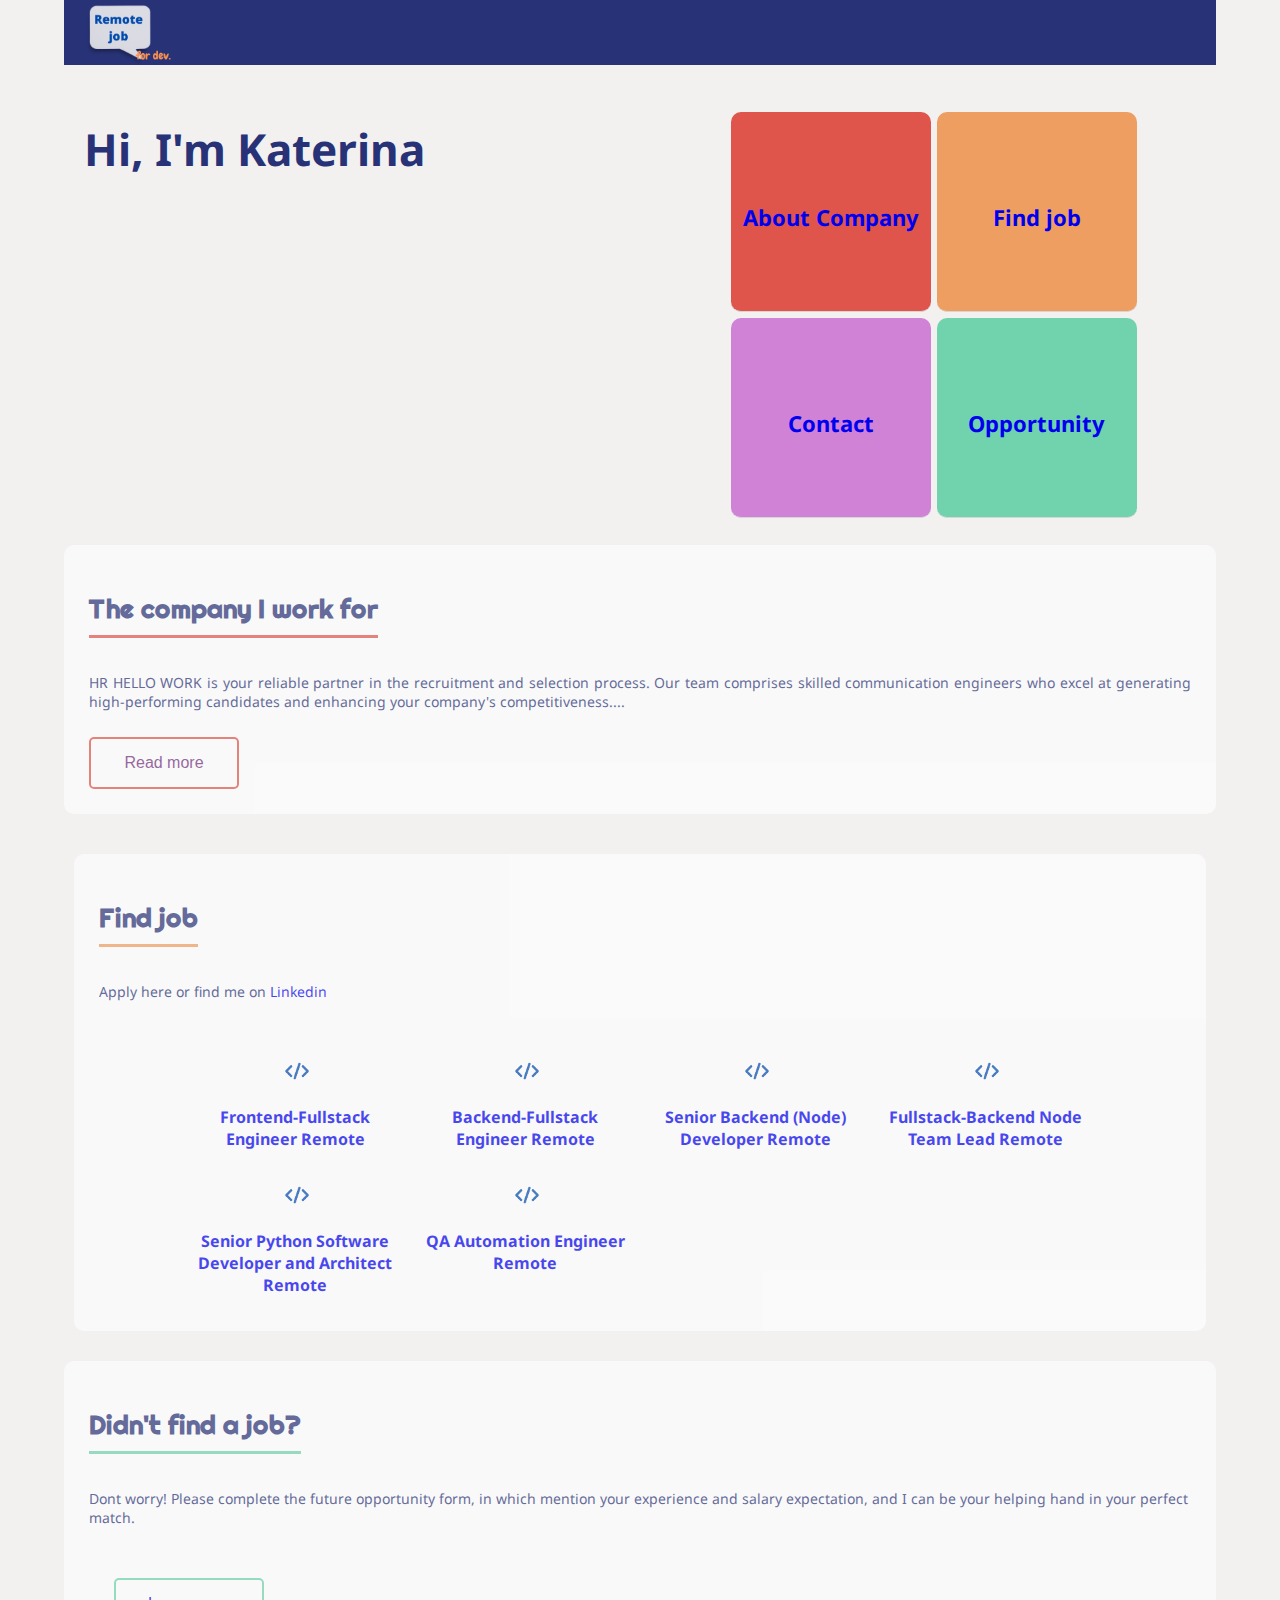
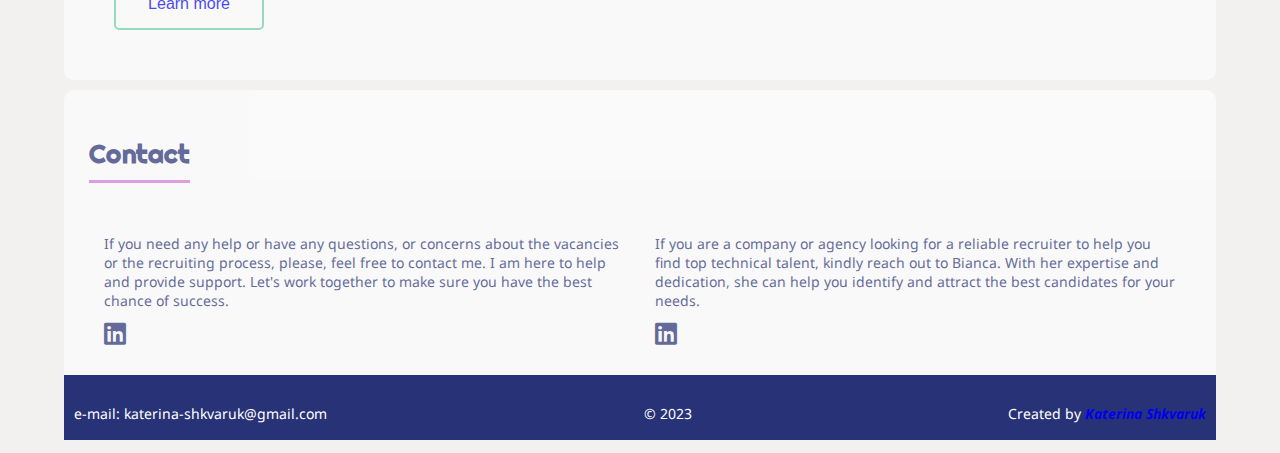
==== index.html @ fe092455 "add files" ====
<html lang="en">
  <head>
    <meta charset="UTF-8" />
    <meta http-equiv="X-UA-Compatible" content="IE=edge" />
    <meta name="viewport" content="width=device-width, initial-scale=1.0" />
    <title>Home</title>
    <link
      rel="stylesheet"
      type="text/css"
      href="https://cdnjs.cloudflare.com/ajax/libs/font-awesome/6.4.0/css/all.min.css"
    />
    <script src="../Blog with vacancies/js/typed.min.js"></script>
    <link
      rel="stylesheet"
      href="css/style.css"
      id="theme"
    />
    <link rel="preconnect" href="https://fonts.googleapis.com" />
    <link rel="preconnect" href="https://fonts.gstatic.com" crossorigin />
    <link
      href="https://fonts.googleapis.com/css2?family=Noto+Sans&display=swap"
      rel="stylesheet"
    />
    <link
      href="https://fonts.googleapis.com/css2?family=Righteous&display=swap"
      rel="stylesheet"
    />
  </head>
  <body>
    <header>
      <div class="header_logo">
        <img src="IMG/Remote job_2.png" alt="" />
      </div>
    </header>

    <!--MAIN PART-->
    <main>
      <div class="main_welcome">
        <div id="left_side">
          <!--LEFT SIDE-->
          <!----START WELCOME-SECTION -->
          <div class="welcome-section">
            <h1>Hi, I'm Katerina</h1>
            <p><span class="typed"></span></p>

            <script>
              var typed = new Typed(".typed", {
                // Waits 1000ms after typing "First"
                strings: [
                  "a creative IT Sourcer who is always looking for ways to find new candidates.",
                ],
                typeSpeed: 60,
                backSpeed: 40,
                loop: true,
              });
            </script>
          </div>
        </div>
        <!--END WELCOME-SECTION-->
        <!--RIGHT SIDE-->
        <div id="right_side">
          <div class="menu">
            <div id="one" class="block">
              <a href="#about-part"> About Company</a>
            </div>
            <div id="two" class="block"><a href="#job-part"> Find job</a></div>
            <div id="three" class="block">
              <a href="#contact-part">Contact</a>
            </div>
            <div id="four" class="block">
              <a href="#opportunity-part">Opportunity</a>
            </div>
            <!--END RIGHT SIDE-->
          </div>
        </div>
      </div>
      <!--START COMPANY SECTION-->
      <div id="about-part" class="wrapper">
        <section class="about">
          <h2>The company I work for</h2>
          <p>
            HR HELLO WORK is your reliable partner in the recruitment and
            selection process. Our team comprises skilled communication
            engineers who excel at generating high-performing candidates and
            enhancing your company's competitiveness.<span id="dots">...</span
            ><span id="more"
              >We leverage effective communication strategies to bring your
              "employee brand" to life, creating a positive and unique image of
              your company that sets you apart from other recruitment ads. With
              our support, the image of your company will be a decisive factor
              for top talent when choosing their next career move.
            </span>
          </p>
          <button id="btn" onclick="readMore()">Read more</button>
        </section>
      </div>
      <!--END COMPANY SECTION-->

      <!--START FIND JOB SECTION-->

      <div class="wrapper">
        <section class="job">
          <h2>Find job</h2>
          <p>
            Apply here or find me on<a
              href="https://www.linkedin.com/in/kateryna-shkvaruk/"
            >
              <span>Linkedin</span>
            </a>
          </p>
          <div class="block-jobs">
            <!--START FRONTEND-FULLSTACK JOB-->
            <div class="remote-job" id="job-part">
              <img
                src="IMG/code.png"
                alt="Frontend-Fullstack Engineer-Remote"
              />
              <h4>
                <a
                  href="html/Frontend-Fullstack Engineer-Remote.html"
                  target="_blank"
                  >Frontend-Fullstack Engineer Remote</a
                >
              </h4>
             
            </div>
            <!--END FRONTEND-FULLSTACK JOB-->
            <!--START BACKEND-FULLSTACK JOB-->
            <div class="remote-job">
              <img
                src="IMG/code.png"
                alt=" Backend-Fullstack Engineer Remote"
              />
              <h4>
                <a
                  href="html/Backend-Fullstack Engineer Remote.html"
                  target="_blank"
                  >Backend-Fullstack Engineer Remote</a
                >
              </h4>
            </div>

            <!--END BACKEND-FULLSTACK JOB-->
            <!--START SENIOR BACKEND NODE DEVELOPER ROLE-->
            <div class="remote-job">
              <img
                src="IMG/code.png"
                alt="Senior Backend (Node) Developer Remote"
              />
              <h4>
                <a
                  href="html/Senior Backend (Node) Developer Remote.html"
                  target="_blank"
                  >Senior Backend (Node) Developer Remote</a
                >
              </h4>
            </div>
            <!--END SENIOR BACKEND NODE DEVELOPER ROLE-->
            <!--START FULLSTACK NODE  TEAM LEAD DEVELOPER ROLE-->
            <div class="remote-job">
              <img
                src="IMG/code.png"
                alt="Fullstack-Backend Node Team Lead- Remote"
              />
              <h4>
                <a
                  href="html/Fullstack-Backend Node Team Lead- Remote.html"
                  target="_blank"
                  >Fullstack-Backend Node Team Lead Remote</a
                >
              </h4>
            </div>
            <!--END FULLSTACK NODE  TEAM LEAD DEVELOPER ROLE-->
            <!--PHYTON DEVELOPER JOB-->
            <div class="remote-job">
              <img
                src="IMG/code.png"
                alt="Senior Python Software Developer and Architect Remote"
              />
              <h4>
                <a
                  href="html/Senior Python Software Developer and Architect Remote.html"
                  target="_blank"
                  >Senior Python Software Developer and Architect Remote</a
                >
              </h4>
            </div>
            <div class="remote-job">
              <img
                src="IMG/code.png"
                alt="QA Automation Engineer - Remote"
              />
              <h4>
                <a
                  href="html/QA Automation Engineer - Remote.html"
                  >QA Automation Engineer Remote</a
                >
              </h4>
            </div>
          </div>
        </section>
      </div>

      <!--START OPPORTUNITY SECTION-->
      <div id="opportunity-part" class="wrapper">
        <section class="opportunity">
          <h2>Didn't find a job?</h2>
          <p>
            Dont worry! Please complete the future opportunity form, in which
            mention your experience and salary expectation, and I can be your
            helping hand in your perfect match.
          </p>

          <div class="container">
            <!-- <form method="post" id="formvalue" onsubmit="submitForm(); return false;">
                        <fieldset>
                          <legend>Future opportunity</legend>
                          <div class="dws-input">
                            <label for="name">Full name</label>
                            <input type="text" name="name" required>
                          </div>
                          <div class="dws-input">
                            <label for="linkedin">Linkedin profile</label>
                            <input type="url" name="linkedin" required>
                          </div>
                          <div class="dws-input">
                            <label for="email">Email</label>
                            <input type="email" name="email" required>
                          </div>
                          <div class="dws-input">
                            <label for="nationality">Nationality and current country</label>
                            <input type="text" name="nationality" required>
                          </div>
                          <div class="dws-input">
                            <label for="core_skills">Core skills</label>
                            <input type="text" name="skills" required>
                          </div>
                          <div class="dws-input">
                            <label for="years">Years of professional experience <br> and salary expectations - if desired</label>
                            <input type="text" name="years"required>
                          </div>
                          <br>
                          <div class="dws-submit">
                            <input type="submit" value="Send">
                          </div>
                        </fieldset>
                      </form>
         
        -->
            <!--END OF THE FORM-->
            <button id="btn">
              <a
                href="https://docs.google.com/forms/d/e/1FAIpQLSfbuI3Fm0JdKvudyCPGYef_z2lBEqLD00TXI9EY2gSZxF5IXg/viewform?vc=0&amp;c=0&amp;w=1&amp;flr=0"
                target="_blank"
                >Learn more</a
              >
            </button>
          </div>
        </section>
      </div>

      <!--END OPPORTUNITY SECTION-->

      <!--START CONTACT SECTION-->
      <div id="contact-part" class="wrapper">
        <section class="contact">
          <h2>Contact</h2>
          <div class="wrapp">
            <div class="block-contact_1">
              <div class="contact-text">
                <p>
                  If you need any help or have any questions, or concerns about
                  the vacancies or the recruiting process, please, feel free to
                  contact me. I am here to help and provide support. Let's work
                  together to make sure you have the best chance of success.
                </p>
              </div>
              <div class="social">
                <a
                  class="social_icon_linkedin"
                  href="https://www.linkedin.com/in/kateryna-shkvaruk/"
                >
                  <i class="fa-brands fa-linkedin fa-sm"></i>
                </a>
              </div>
            </div>
            <div class="block-contact_2">
              <div class="contact-text">
                <p>
                  If you are a company or agency looking for a reliable
                  recruiter to help you find top technical talent, kindly reach
                  out to Bianca. With her expertise and dedication, she can help
                  you identify and attract the best candidates for your needs.
                </p>
              </div>
              <div class="social">
                <a class="social_icon_linkedin" href="https://www.linkedin.com/in/bianca-gale-2748a1226">
                  <i class="fa-brands fa-linkedin fa-sm"></i>
                </a>
              </div>
            </div>
          </div>
        </section>
      </div>

      <!--END CONTACT SECTION-->
    </main>
    <!--START FOOTER-->
    <footer>
      <div class="footer-box">
        <p>e-mail: katerina-shkvaruk@gmail.com</p>
        <p>© 2023</p>
        <p>
          Created by
          <b
            ><i>
              <a href="https://www.linkedin.com/in/kateryna-shkvaruk/"
                >Katerina Shkvaruk</a
              ></i
            ></b
          >
        </p>
      </div>
    </footer>
    <!--END FOOTER-->
  </body>

  <script async src="../Blog with vacancies/js/script.js"></script>
</html>
---- css/style.css ----
*{
      text-decoration: none;
      box-sizing: border-box;
    }
   
    body{
      margin:0;
      padding:0;
      box-sizing: border-box;
      font-family: 'Noto Sans', sans-serif;
      color: #283377;
      display: inline;
      float: left;
      width: 100%;
      background-color: #f3f0f0;

     
}
    body::selection{
      background-color: #283377;
      color: #fff;


    }
    header{
      width: 90%;
      height: 65px;
      margin: 0 auto;
      background-color:#283377;
      display: flex;
      
    }
    img{
     width: 70%;
     margin-left: 2%;
     position: relative;
     bottom: 5px;
    }
  main{
      display: flex;
      flex-direction: column;
      justify-content: center;
      width: 100%;
    }
  
    .main_welcome{
        display: flex;
        flex-direction: row;
        margin: 0 auto;
        padding: 25px 0 25px 20px;
         width: 90%;
    }
   
   .welcome-section p{
      color: #fff;
      font-size: 26px;
      font-weight: bold;
    }
    .welcome-section h1{
      color:#283377;
      font-size: 44px;
    }
#left_side{
    display: block;
    width: 50%;
    height: 400px;
    padding-right: 10px;
}
#right_side{
    display: block;
    width: 50%;
}
    .menu{
      
        display: flex;
        flex-wrap: wrap;
        justify-content: center;
        gap: 2px;
        margin:auto;
       font-size: 24px;
    }
    .block{
      position: relative;
        width: 250px;
        height: 250px;
        margin: 2px;
        padding: 5px;
        font-weight: bold;
        text-align: center;
        line-height: 250px;
        border-radius: 5%;
        transform-style: preserve-3d;
        transition: 0.25s ease;
    }
    .block:hover{
        cursor: pointer;
        padding: 20px;
    }
    #one{
        background: rgb(223, 85, 75);
    }
    #two{
        background: rgb(238, 158, 97);
    }
    #three{
        background: rgb(208, 130, 214);
    }
    #four{
        background: rgb(112, 211, 173);
    }
    .wrapper{
      width: 90%;
      margin: 0 auto;
    }
    .about{
    
      position: relative;
    padding: 25px;
   background: rgba(255, 255, 255, 0.893);
border-radius: 10px;
opacity: 0.7;

    }
     h2{
      font-family: 'Righteous', cursive;
      font-size: 26px;
    }
    .about h2{
      display: inline-block;
      border-bottom: 3px solid rgb(223, 85, 75);
      padding-bottom: 10px;
    }
    p{
      font-size: 14px;
      min-height: 50px;
      overflow: hidden;
    }
  #more{
    display: none;
  }
  button{
    width: 150px;
    padding: 15px;
    border: rgb(223, 85, 75) 2px solid;
    color:#702f7d;
    border-radius: 5px;
    font-size: 16px;
    background: transparent;
    transition: 0.3s;
    cursor: pointer;
    user-select: none;
  }
  .container{
    width: 25%;
    padding: 25px;
    border-radius: 10px;
    font-size: 14px;
    font-weight: bold;
  }
  /* legend{
    font-size: 20px;
    font-weight: bold;
    border-bottom: 3px solid rgb(112, 211, 173);
  } */
  /* #dws-input{
    display: block;
    margin: 10px;
    
  } */
/*  

  .dws-input input{
    display: block;
    width: 300px;
    height: 40px;
    font-size: 16px;
    border-radius: 10px;
    margin: 10px;
    padding-left: 10px;
  
  } */
  /* .dws-input input:hover{
    border: 3px solid #283377;
    
  } */
  
  /* .dws-submit input{
    width: 100px;

    font-size: 16px;

    cursor: pointer;
    margin-left:10px;
    padding: 10px;
    border: rgb(112, 211, 173) 2px solid;
    color:#283377;
    border-radius: 5px;
    background: transparent;
    transition: 0.3s;
    cursor: pointer;
    user-select: none;
  } */
  /* .dws-submit input:hover{
    border:rgb(112, 211, 173) 4px solid;
  }
  */
  /* button#btn_1{
    border: rgb(112, 211, 173) 2px solid;
  }  */
   
 .opportunity{

  position: relative;

  margin-top: 10px;

  padding: 25px;
  background: rgba(255, 255, 255, 0.893);
border-radius: 10px;
opacity: 0.7;
 }  
 .opportunity h2{
  display: inline-block;
 border-bottom: 3px solid rgb(112, 211, 173);
 padding-bottom: 10px;
 }
 .container button{
  border: 2px solid rgb(112, 211, 173);
 }
 .contact{

  position: relative;
  margin-top: 10px;

  padding: 25px;

background: rgba(255, 255, 255, 0.893);
border-radius: 10px 10px 0 0;
opacity: 0.7;
}
.contact h2{
 display: inline-block;
 border-bottom: 3px solid rgb(208, 130, 214);;
 padding-bottom: 10px;
}
.wrapp{
  display: flex;
  justify-content: space-between;
}

.block-contact_1,.block-contact_2{
 padding: 15px;
 width: 50%;
}

.fa-sm{
  font-size: 25px;
  margin-top: 10px;
  color: #283377;
 
}

.job{

  margin: 0 auto;
  position: relative;
  margin-top: 10px;

  padding: 25px;

background: rgba(255, 255, 255, 0.893);
border-radius: 10px;
opacity: 0.7;

}
.job h2{
  display: inline-block;
  border-bottom: 3px solid  rgb(238, 158, 97);
  padding-bottom: 10px;
}
.job span:hover{
  border-bottom: 3px solid;
}
.block-jobs{
 

 text-align: center;
  display: grid;
 grid-template-columns: 220px 220px 220px 220px;
 justify-content: center;
 grid-column-gap: 10px;
}
.remote-job{
  border: #283377 1px solid rgb(238, 158, 97);
  border-radius: 10px;
  margin-bottom: 10px;
  cursor: pointer;

}
.remote-job:hover{
  border: 3px solid #283377;
  box-shadow: #29347cc2;
}


footer{
  width: 90%;
  height: 65px;
 margin: 0 auto;
 text-align: center;
 line-height: 50px;
 background-color: #283377;
 color: #fff;
}
footer a:visited{
  color:gray;
}
.footer-box{
  display: flex;
  justify-content: space-between;
  position: relative;

  padding: 0 10px 0 10px;
 
}




@media (max-width: 767px) {
  /* Головна секція */
  .main_welcome {
    display: grid;
    grid-template-columns: 1fr;
    grid-template-rows: auto auto;
    gap: 20px;
    margin: 0 10px;
  }
  #left_side {
    grid-row: 2;
    
  }
  /* Навігаційне меню */
  .menu {
    display: grid;
    grid-template-columns: 1fr 1fr;
    justify-items: center;
    gap: 5px;
    margin-top: 20px;
  }
  .block {
    margin-top: 1rem;
    margin-left: 10px;
    border-bottom: 1px solid #d6d6d6;
    text-align: center;
    width: 150px;
    height: 150px;
    font-size: 14px;
   line-height: 150px;
  }

 
  /* Секція "Про компанію" */
  .about {
    text-align: justify;
    margin-bottom: 20px;
  }
  /* Секція "Знайди роботу" */
  .job {
    text-align: center;
    margin: 20px 10px;
  }
  .block-jobs {
    display: grid;
    grid-template-columns: 1fr;
    gap: 10px;
    margin-top: 10px;
  }
  .remote-job {
    display: grid;
    grid-template-columns: auto 1fr;
    grid-template-rows: auto auto;
    gap: 5px;
    align-items: center;
    padding: 10px;
    border: 1px solid rgba(0, 0, 0, 0.2);
  }
  .remote-job img {
    width: 60px;
    height: 60px;
  }
  .remote-job h4 {
    margin: 0;
  }
}


@media screen and (min-width: 768px) and (max-width:1023px) {
  
  /* Головна секція */
  .main_welcome {
    display: flex;
    flex-direction: row;
    gap: 2px;
    margin: 0 auto;
  }
  /* Навігаційне меню */
  .menu {
    display: flex;
   flex-direction: row;
    justify-items: center;
 margin-top: 20px;
  }
  .block {
    border-bottom: 1px solid #d6d6d6;
    text-align: center;
    width: 150px;
    height: 150px;
    font-size: 16px;
   line-height: 150px;
  }

 
  
  /* Секція "Про компанію" */
  .about {
  text-align: justify;
  margin-bottom: 20px;
  }
  
  /* Секція "Знайди роботу" */
  .job {
  /* text-align: center; */
  margin: 20px 10px;
  }
  .block-jobs {
  display: grid;
  grid-template-columns: repeat(3, 1fr);
  gap: 10px;
  margin-top: 10px;
  }
  .remote-job {
  display: grid;
  grid-template-columns: auto 1fr;
  grid-template-rows: auto auto;
  gap: 5px;
  align-items: center;
  padding: 10px;
  border: 1px solid rgba(0, 0, 0, 0.2);
  }
  .remote-job img {
  width: 60px;
  height: 60px;
  }
  .remote-job h4 {
  margin: 0;
  }
}

@media screen and (min-width: 1024px) {
  .main_welcome {
    display: flex;
    flex-direction: row;
    gap: 2px;
    margin: 0 auto;
  }
  /* Навігаційне меню */
  .menu {
    display: flex;
   flex-direction: row;
    justify-items: center;
 margin-top: 20px;
  }
  .block {
    border-bottom: 1px solid #d6d6d6;
    text-align: center;
    width: 200px;
    height: 200px;
    font-size: 22px;
   line-height: 200px;
  }

 
  
  /* Секція "Про компанію" */
  .about {
  text-align: justify;
  margin-bottom: 20px;
  }
  
  /* Секція "Знайди роботу" */
  .job {
  margin: 20px 10px;
  }
  .block-jobs {
  display: grid;
  grid-template-columns: repeat(3);
  gap: 10px;
  margin-top: 10px;
  }
  .remote-job img {
  width: 60px;
  height: 60px;
  }
  .remote-job h4 {
  margin: 0;
  }
}

@media screen and (min-width:1440px) {
      
  .menu{
    max-width: 520px;
  
}
.remote-job{
  width: 100%;
}
.block-jobs {
  grid-template-columns: repeat(3, 1fr);
}
}
@media screen and (min-width:1394px){
  .main_welcome {
    display: flex;
    flex-direction: row;
    gap: 2px;
    margin: 0 auto;
  }
  /* Навігаційне меню */
  .menu {
    display: flex;
   flex-direction: row;
    justify-items: center;
 margin-top: 20px;
  }
  .block {
    border-bottom: 1px solid #d6d6d6;
    text-align: center;
    width: 250px;
    height: 250px;
    font-size: 22px;
   line-height: 250px;
  }

 
  
  /* Секція "Про компанію" */
  .about {
  text-align: justify;
  margin-bottom: 20px;
  }
  
  /* Секція "Знайди роботу" */
  .job {
  margin: 20px 10px;
  }
  .block-jobs {
  display: grid;
  grid-template-columns: repeat(4);
  gap: 10px;
  margin-top: 10px;
  }
  .remote-job img {
  width: 60px;
  height: 60px;
  }
  .remote-job h4 {
  margin: 0;
  }
  
}
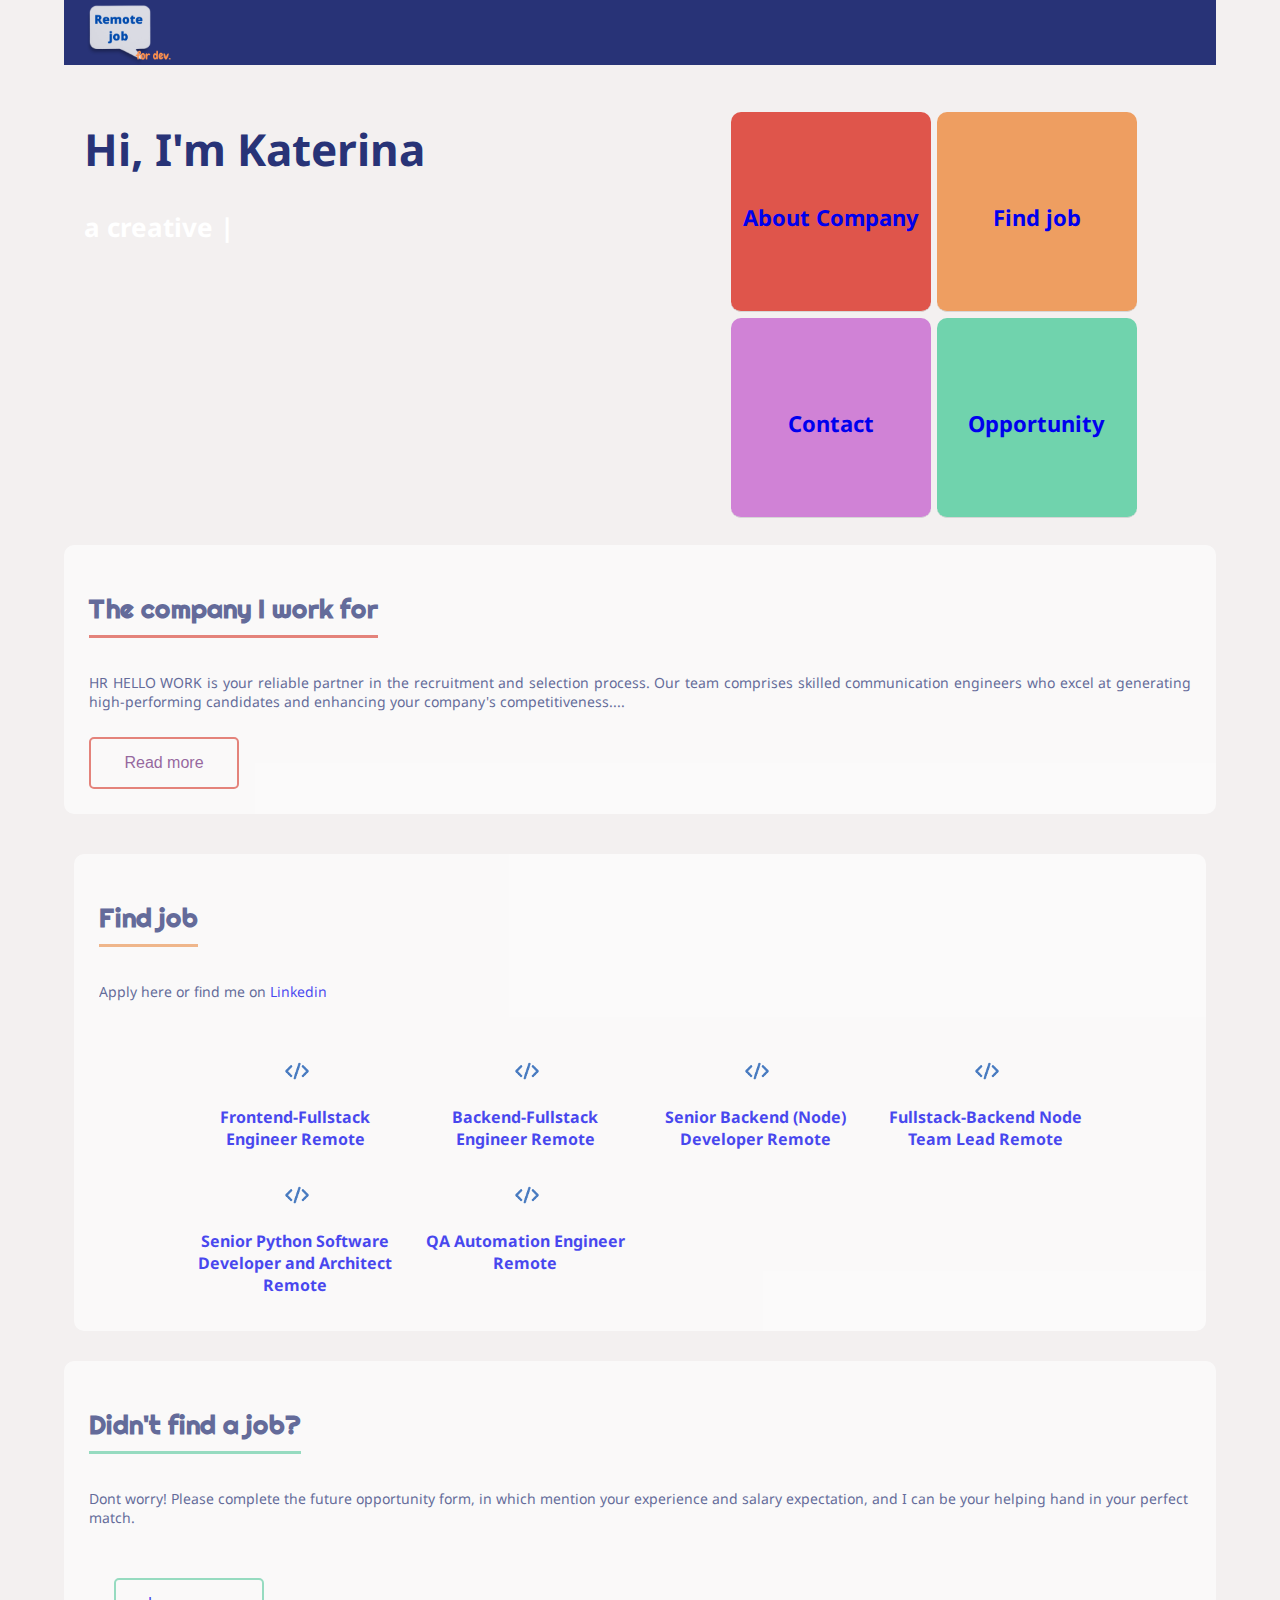
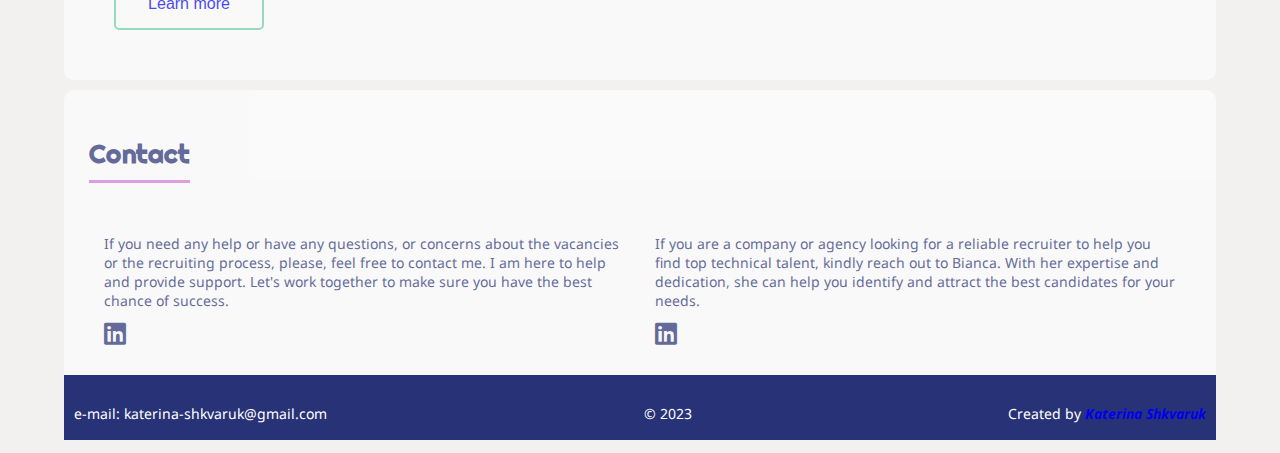
==== commit edb834d8: "Add files via upload" ====
--- a/index.html
+++ b/index.html
@@ -9,7 +9,7 @@
       type="text/css"
       href="https://cdnjs.cloudflare.com/ajax/libs/font-awesome/6.4.0/css/all.min.css"
     />
-    <script src="../Blog with vacancies/js/typed.min.js"></script>
+    <script src="js/typed.min.js"></script>
     <link
       rel="stylesheet"
       href="css/style.css"
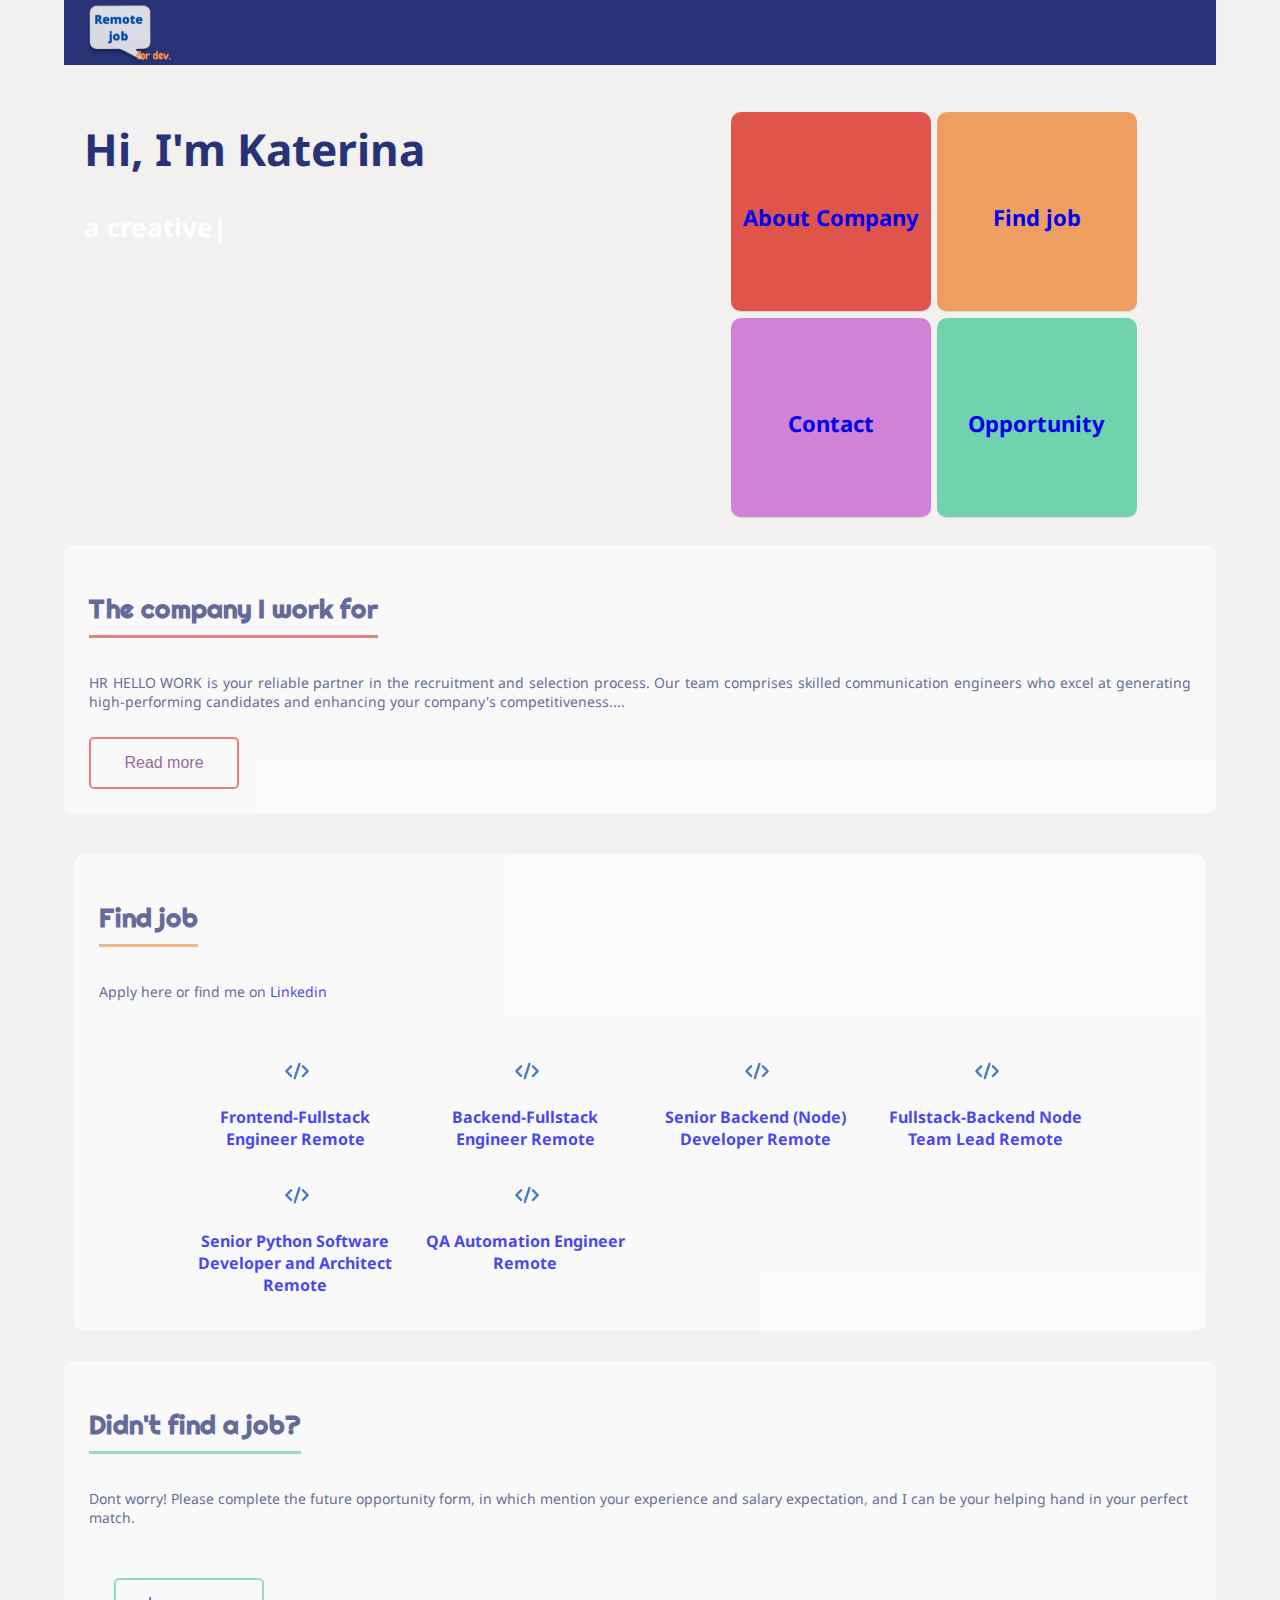
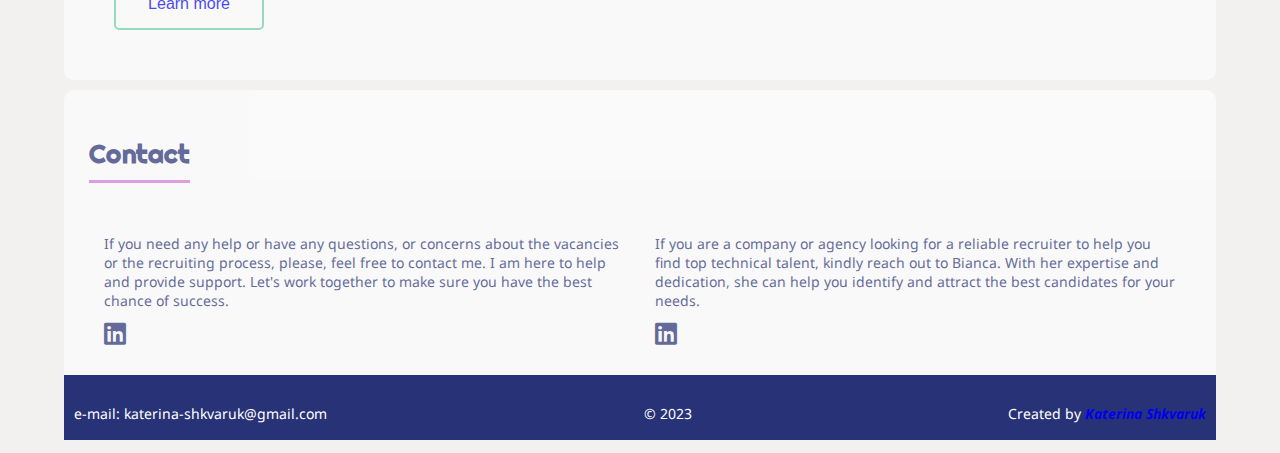
==== commit 0860423f: "Add files via upload" ====
--- a/index.html
+++ b/index.html
@@ -325,5 +325,5 @@
     <!--END FOOTER-->
   </body>
 
-  <script async src="../Blog with vacancies/js/script.js"></script>
+  <script async src="js/script.js"></script>
 </html>
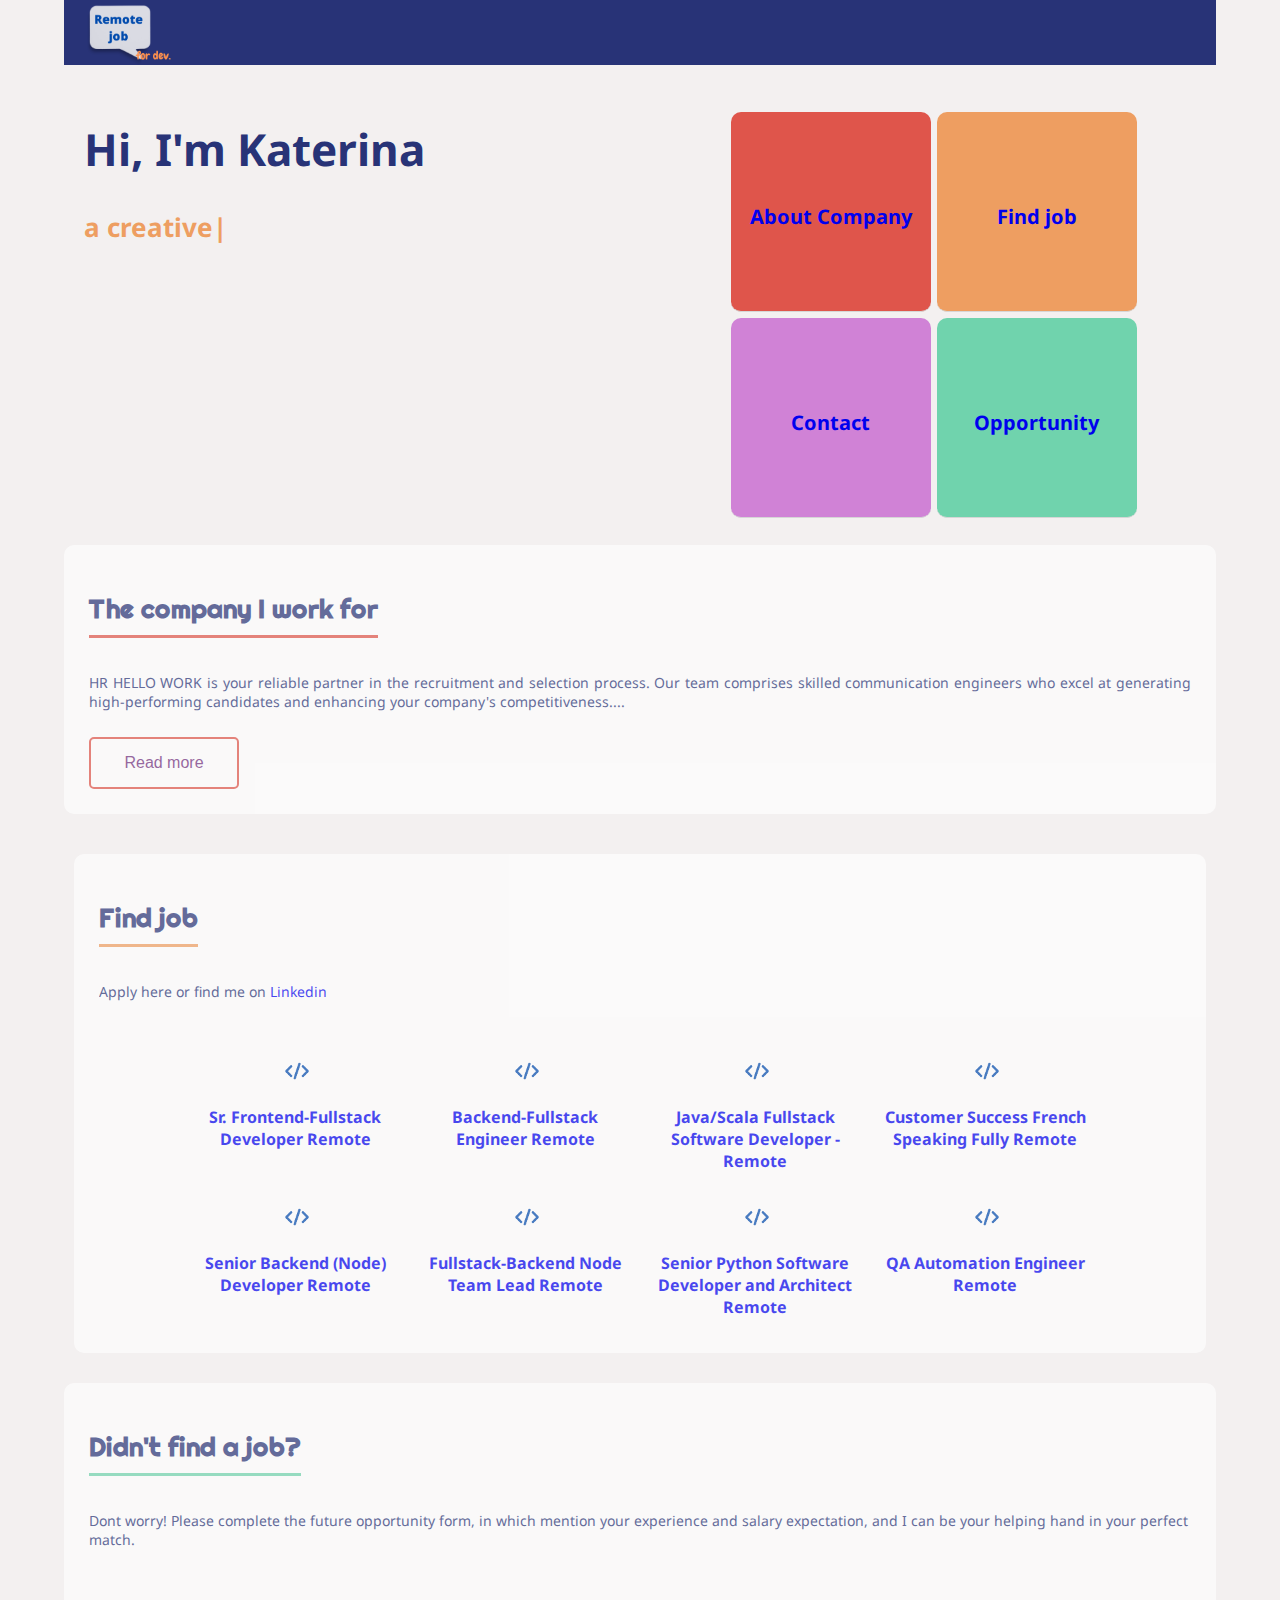
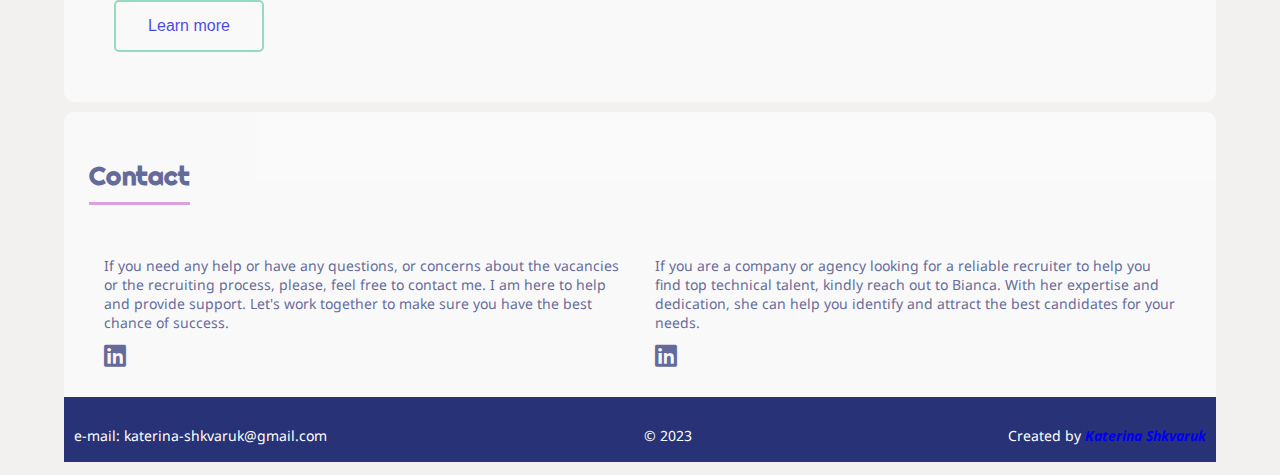
==== commit 73a6aa17: "Add files via upload" ====
--- a/index.html
+++ b/index.html
@@ -117,9 +117,9 @@
               />
               <h4>
                 <a
-                  href="html/Frontend-Fullstack Engineer-Remote.html"
-                  target="_blank"
-                  >Frontend-Fullstack Engineer Remote</a
+                  href="html/Sr. Frontend-Fullstack Developer - Remote.html"
+                  target="_blank"
+                  >Sr. Frontend-Fullstack Developer Remote</a
                 >
               </h4>
              
@@ -136,6 +136,33 @@
                   href="html/Backend-Fullstack Engineer Remote.html"
                   target="_blank"
                   >Backend-Fullstack Engineer Remote</a
+                >
+              </h4>
+            </div>
+
+            <div class="remote-job">
+              <img
+                src="IMG/code.png"
+                alt="Java/Scala Fullstack Software Developer - Remote"
+              />
+              <h4>
+                <a
+                  href="html/Java-Scala Fullstack Software Developer - Remote.html"
+                  target="_blank"
+                  >Java/Scala Fullstack Software Developer - Remote</a
+                >
+              </h4>
+            </div>
+            <div class="remote-job">
+              <img
+                src="IMG/code.png"
+                alt="Customer Success - French Speaking - Fully Remote"
+              />
+              <h4>
+                <a
+                  href="html/Customer Success - French Speaking - Fully Remote.html"
+                  target="_blank"
+                  >Customer Success French Speaking Fully Remote</a
                 >
               </h4>
             </div>
--- a/css/style.css
+++ b/css/style.css
@@ -53,7 +53,7 @@
     }
    
    .welcome-section p{
-      color: #fff;
+      color:rgb(238, 158, 97);;
       font-size: 26px;
       font-weight: bold;
     }
@@ -66,6 +66,8 @@
     width: 50%;
     height: 400px;
     padding-right: 10px;
+   
+
 }
 #right_side{
     display: block;
@@ -78,7 +80,10 @@
         justify-content: center;
         gap: 2px;
         margin:auto;
-       font-size: 24px;
+       font-size: 20px;
+    }
+    .menu a{
+      font-size: 20px;
     }
     .block{
       position: relative;
@@ -326,86 +331,16 @@
 }
 
 
-
-
-@media (max-width: 767px) {
-  /* Головна секція */
-  .main_welcome {
-    display: grid;
-    grid-template-columns: 1fr;
-    grid-template-rows: auto auto;
-    gap: 20px;
-    margin: 0 10px;
-  }
-  #left_side {
-    grid-row: 2;
-    
-  }
-  /* Навігаційне меню */
-  .menu {
-    display: grid;
-    grid-template-columns: 1fr 1fr;
-    justify-items: center;
-    gap: 5px;
-    margin-top: 20px;
-  }
-  .block {
-    margin-top: 1rem;
-    margin-left: 10px;
-    border-bottom: 1px solid #d6d6d6;
-    text-align: center;
-    width: 150px;
-    height: 150px;
-    font-size: 14px;
-   line-height: 150px;
-  }
-
- 
-  /* Секція "Про компанію" */
-  .about {
-    text-align: justify;
-    margin-bottom: 20px;
-  }
-  /* Секція "Знайди роботу" */
-  .job {
-    text-align: center;
-    margin: 20px 10px;
-  }
-  .block-jobs {
-    display: grid;
-    grid-template-columns: 1fr;
-    gap: 10px;
-    margin-top: 10px;
-  }
-  .remote-job {
-    display: grid;
-    grid-template-columns: auto 1fr;
-    grid-template-rows: auto auto;
-    gap: 5px;
-    align-items: center;
-    padding: 10px;
-    border: 1px solid rgba(0, 0, 0, 0.2);
-  }
-  .remote-job img {
-    width: 60px;
-    height: 60px;
-  }
-  .remote-job h4 {
-    margin: 0;
-  }
-}
-
-
 @media screen and (min-width: 768px) and (max-width:1023px) {
   
-  /* Головна секція */
+  /* Main section */
   .main_welcome {
     display: flex;
     flex-direction: row;
     gap: 2px;
     margin: 0 auto;
   }
-  /* Навігаційне меню */
+  /* nav menu */
   .menu {
     display: flex;
    flex-direction: row;
@@ -423,15 +358,14 @@
 
  
   
-  /* Секція "Про компанію" */
+  /* About company section*/
   .about {
   text-align: justify;
   margin-bottom: 20px;
   }
   
-  /* Секція "Знайди роботу" */
+  /* find job section */
   .job {
-  /* text-align: center; */
   margin: 20px 10px;
   }
   .block-jobs {
@@ -465,7 +399,7 @@
     gap: 2px;
     margin: 0 auto;
   }
-  /* Навігаційне меню */
+  /* nav */
   .menu {
     display: flex;
    flex-direction: row;
@@ -483,13 +417,13 @@
 
  
   
-  /* Секція "Про компанію" */
+  /* About company section*/
   .about {
   text-align: justify;
   margin-bottom: 20px;
   }
   
-  /* Секція "Знайди роботу" */
+  /* find job section*/
   .job {
   margin: 20px 10px;
   }
@@ -546,13 +480,13 @@
 
  
   
-  /* Секція "Про компанію" */
+  /* About company section*/
   .about {
   text-align: justify;
   margin-bottom: 20px;
   }
   
-  /* Секція "Знайди роботу" */
+  /* find job section */
   .job {
   margin: 20px 10px;
   }
@@ -569,5 +503,87 @@
   .remote-job h4 {
   margin: 0;
   }
-  
-}+}
+  
+@media screen and (min-width: 240px) and (max-width: 766px) {
+  .wrapper{
+    font-size: 10px;
+  }
+  .main_welcome {
+    display: flex;
+    flex-direction: column;
+    gap: 2px;
+    margin: 0 auto;
+  }
+  #left_side{
+    height: 50%;
+  }
+  #left_side h1{
+    font-size: 28px;
+  }
+  #left_side .typed{
+font-size: 12px;
+  }
+  #right_side{
+    width: 200px;
+
+  }
+  .menu {
+    display: flex;
+   flex-direction: row;
+    justify-items: center;
+    margin-right: 10px;
+ margin-top: 20px;
+  }
+  .menu a{
+    font-size: 8px;
+  }
+  .block {
+    border-bottom: 1px solid #d6d6d6;
+    text-align: center;
+    width: 80px;
+    height: 80px;
+    font-size: 12px;
+   line-height: 80px;
+  }
+
+
+  .about {
+    text-align: justify;
+    margin-bottom: 20px;
+    }
+    
+    /* Find job section*/
+    .job {
+    margin: 20px 10px;
+    }
+    .block-jobs {
+    display: grid;
+    grid-template-columns: repeat(1, 1fr);
+    gap: 10px;
+    margin-top: 10px;
+    }
+    .remote-job {
+    display: grid;
+    grid-template-columns: auto 1fr;
+    grid-template-rows: auto auto;
+    gap: 5px;
+    align-items: center;
+    padding: 10px;
+    border: 1px solid rgba(0, 0, 0, 0.2);
+    }
+    .remote-job img {
+    width: 60px;
+    height: 60px;
+    }
+    .remote-job h4 {
+    margin: 0;
+    }
+    .footer-box p{
+      
+     font-size: 6px;
+    }
+   
+}
+
+  
